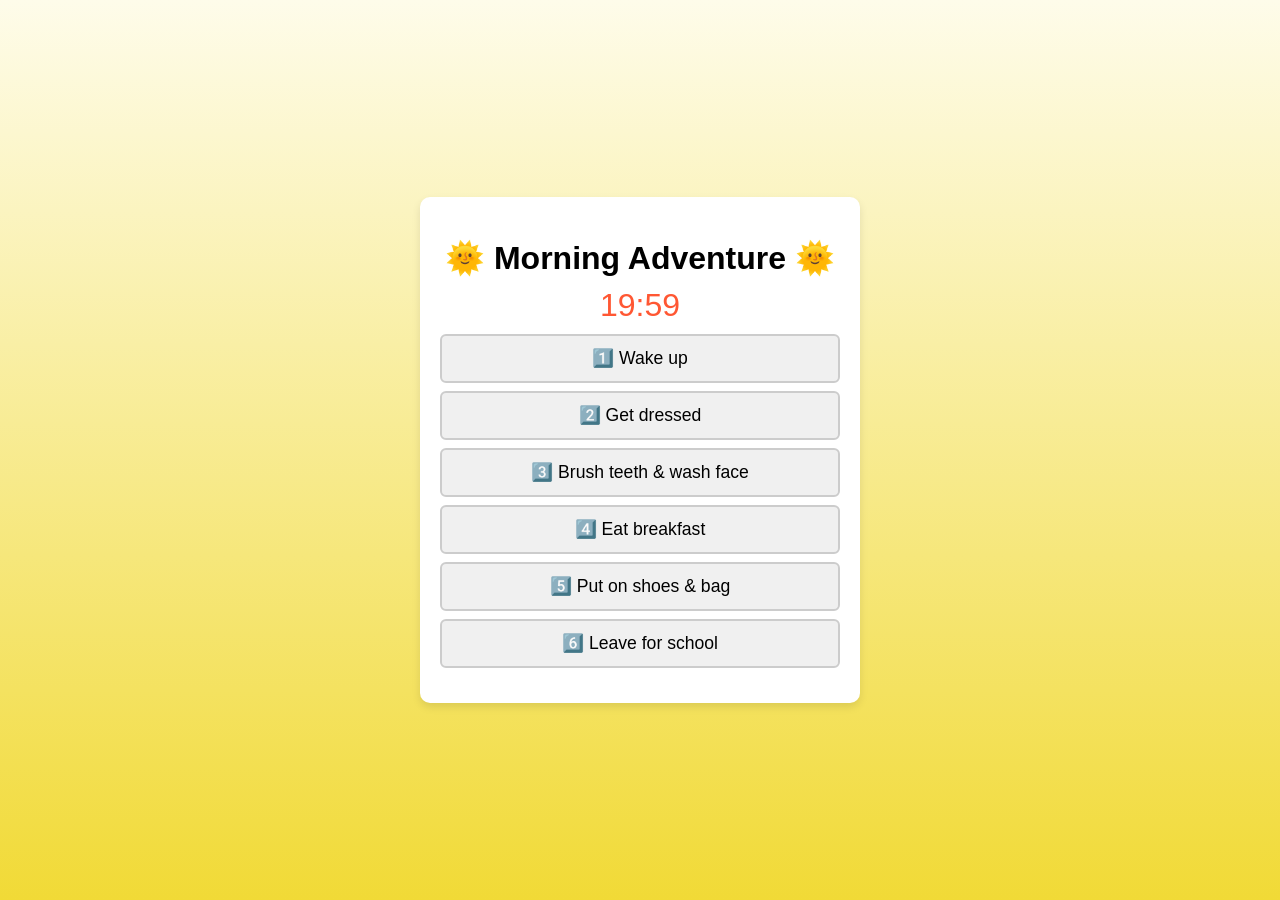
==== index.html @ 20147ffc "Add files via upload" ====
<!DOCTYPE html>
<html lang="en">
<head>
  <meta charset="UTF-8" />
  <meta name="viewport" content="width=device-width, initial-scale=1.0"/>
  <title>Morning Routine Adventure</title>
  <link rel="stylesheet" href="style.css" />
</head>
<body>
  <div class="container">
    <h1>🌞 Morning Adventure 🌞</h1>
    <div id="timer">20:00</div>
    <div id="tasks">
      <button class="task" data-task="Wake up">1️⃣ Wake up</button>
      <button class="task" data-task="Get dressed">2️⃣ Get dressed</button>
      <button class="task" data-task="Brush teeth & wash face">3️⃣ Brush teeth & wash face</button>
      <button class="task" data-task="Eat breakfast">4️⃣ Eat breakfast</button>
      <button class="task" data-task="Put on shoes & bag">5️⃣ Put on shoes & bag</button>
      <button class="task" data-task="Leave for school">6️⃣ Leave for school</button>
    </div>
    <div id="message"></div>
  </div>
  <script src="script.js"></script>
</body>
</html>
---- style.css ----
body {
  font-family: Arial, sans-serif;
  background: linear-gradient(to bottom, #fefcea, #f1da36);
  margin: 0;
  padding: 0;
  display: flex;
  justify-content: center;
  align-items: center;
  height: 100vh;
}

.container {
  text-align: center;
  background: white;
  padding: 20px;
  border-radius: 10px;
  box-shadow: 0 4px 8px rgba(0,0,0,0.1);
  max-width: 400px;
  width: 100%;
}

h1 {
  margin-bottom: 10px;
}

#timer {
  font-size: 2em;
  margin: 10px 0;
  color: #ff5733;
}

.task {
  display: block;
  width: 100%;
  margin: 8px 0;
  padding: 12px;
  font-size: 1.1em;
  background-color: #f0f0f0;
  border: 2px solid #ccc;
  border-radius: 6px;
  cursor: pointer;
  transition: all 0.3s ease;
}

.task.completed {
  background-color: #c8e6c9;
  border-color: #388e3c;
  text-decoration: line-through;
  color: #388e3c;
}

.task:hover {
  background-color: #ddd;
}

#message {
  font-size: 1.5em;
  margin-top: 15px;
  font-weight: bold;
}
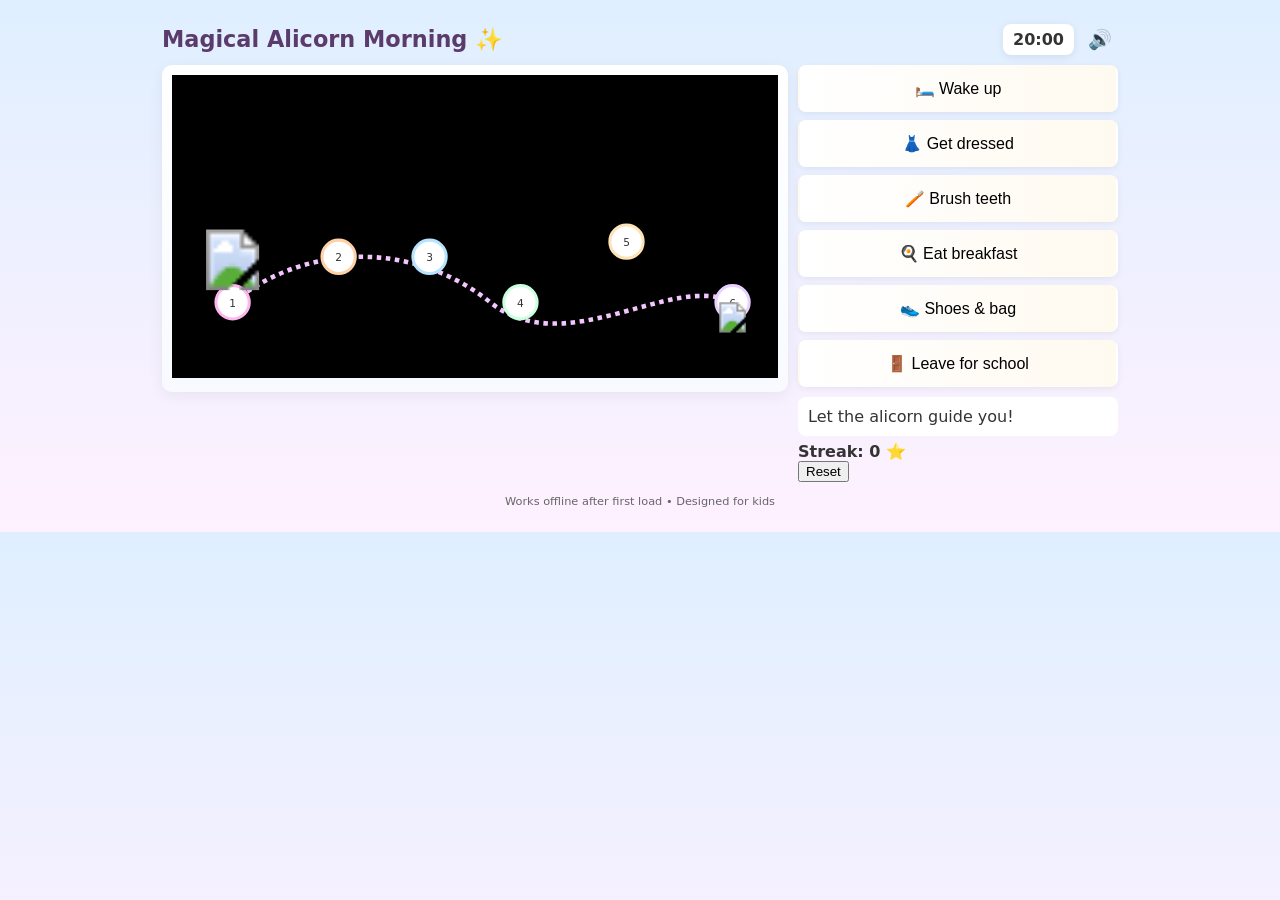
==== commit a18c36ab: "Add files via upload" ====
--- a/index.html
+++ b/index.html
@@ -1,25 +1,92 @@
-<!DOCTYPE html>
+<!doctype html>
 <html lang="en">
 <head>
-  <meta charset="UTF-8" />
-  <meta name="viewport" content="width=device-width, initial-scale=1.0"/>
-  <title>Morning Routine Adventure</title>
-  <link rel="stylesheet" href="style.css" />
+<meta charset="utf-8" />
+<meta name="viewport" content="width=device-width,initial-scale=1" />
+<title>Magical Alicorn Morning</title>
+<link rel="stylesheet" href="style.css" />
 </head>
 <body>
-  <div class="container">
-    <h1>🌞 Morning Adventure 🌞</h1>
-    <div id="timer">20:00</div>
-    <div id="tasks">
-      <button class="task" data-task="Wake up">1️⃣ Wake up</button>
-      <button class="task" data-task="Get dressed">2️⃣ Get dressed</button>
-      <button class="task" data-task="Brush teeth & wash face">3️⃣ Brush teeth & wash face</button>
-      <button class="task" data-task="Eat breakfast">4️⃣ Eat breakfast</button>
-      <button class="task" data-task="Put on shoes & bag">5️⃣ Put on shoes & bag</button>
-      <button class="task" data-task="Leave for school">6️⃣ Leave for school</button>
-    </div>
-    <div id="message"></div>
+  <div class="wrap">
+    <header>
+      <h1>Magical Alicorn Morning ✨</h1>
+      <div class="top-row">
+        <div id="timer">20:00</div>
+        <button id="mute" aria-label="mute">🔊</button>
+      </div>
+    </header>
+
+    <main>
+      <div class="game-area" id="gameArea">
+        <svg id="mapSVG" viewBox="0 0 800 400" preserveAspectRatio="xMidYMid meet">
+          <!-- Background sky -->
+          <rect width="800" height="400" fill="linearGradient"/>
+          <!-- Path -->
+          <path id="path" d="M80 300 C180 220 320 220 420 300 C520 380 660 260 740 300" fill="none" stroke="#f3c6ff" stroke-width="6" stroke-dasharray="6 6"/>
+          <!-- Checkpoints -->
+          <g id="checkpoints">
+            <g class="cp" data-index="0" transform="translate(80,300)">
+              <circle r="22" fill="#fff" stroke="#ffb6f0" stroke-width="4"></circle>
+              <text y="6" font-size="14" text-anchor="middle" fill="#333">1</text>
+            </g>
+            <g class="cp" data-index="1" transform="translate(220,240)">
+              <circle r="22" fill="#fff" stroke="#ffd1a6" stroke-width="4"></circle>
+              <text y="6" font-size="14" text-anchor="middle" fill="#333">2</text>
+            </g>
+            <g class="cp" data-index="2" transform="translate(340,240)">
+              <circle r="22" fill="#fff" stroke="#b6e3ff" stroke-width="4"></circle>
+              <text y="6" font-size="14" text-anchor="middle" fill="#333">3</text>
+            </g>
+            <g class="cp" data-index="3" transform="translate(460,300)">
+              <circle r="22" fill="#fff" stroke="#c8ffdf" stroke-width="4"></circle>
+              <text y="6" font-size="14" text-anchor="middle" fill="#333">4</text>
+            </g>
+            <g class="cp" data-index="4" transform="translate(600,220)">
+              <circle r="22" fill="#fff" stroke="#fce4b6" stroke-width="4"></circle>
+              <text y="6" font-size="14" text-anchor="middle" fill="#333">5</text>
+            </g>
+            <g class="cp" data-index="5" transform="translate(740,300)">
+              <circle r="22" fill="#fff" stroke="#e8d1ff" stroke-width="4"></circle>
+              <text y="6" font-size="14" text-anchor="middle" fill="#333">6</text>
+            </g>
+          </g>
+
+          <!-- Alicorn token -->
+          <g id="alicorn" transform="translate(80,260)">
+            <!-- small preview of embedded SVG via <image> could reference asset file -->
+            <image href="assets/alicorn.svg" x="-40" y="-56" width="80" height="80"></image>
+          </g>
+
+          <!-- Treasure chest area -->
+          <g id="treasure" transform="translate(740,320)">
+            <image href="assets/chest.svg" x="-30" y="-20" width="60" height="40"></image>
+          </g>
+        </svg>
+      </div>
+
+      <aside class="controls">
+        <div class="tasks">
+          <button class="taskBtn" data-index="0">🛏️ Wake up</button>
+          <button class="taskBtn" data-index="1">👗 Get dressed</button>
+          <button class="taskBtn" data-index="2">🪥 Brush teeth</button>
+          <button class="taskBtn" data-index="3">🍳 Eat breakfast</button>
+          <button class="taskBtn" data-index="4">👟 Shoes & bag</button>
+          <button class="taskBtn" data-index="5">🚪 Leave for school</button>
+        </div>
+
+        <div class="status">
+          <div id="message">Let the alicorn guide you!</div>
+          <div class="streak">Streak: <span id="streakCount">0</span> ⭐</div>
+          <button id="resetDay">Reset</button>
+        </div>
+      </aside>
+    </main>
+
+    <footer>
+      <small>Works offline after first load • Designed for kids</small>
+    </footer>
   </div>
-  <script src="script.js"></script>
+
+<script src="script.js"></script>
 </body>
 </html>
--- a/style.css
+++ b/style.css
@@ -1,60 +1,34 @@
-body {
-  font-family: Arial, sans-serif;
-  background: linear-gradient(to bottom, #fefcea, #f1da36);
-  margin: 0;
-  padding: 0;
-  display: flex;
-  justify-content: center;
-  align-items: center;
-  height: 100vh;
+:root{
+  --bg1: #fff4ff;
+  --accent: #ff9ad1;
+  --accent2: #9ad1ff;
+}
+*{box-sizing:border-box}
+body{
+  margin:0;font-family:Inter, system-ui, Arial; background: linear-gradient(180deg,#dfefff 0%, #fff1ff 100%);
+  color:#333;
+}
+.wrap{max-width:980px;margin:12px auto;padding:12px;}
+header{display:flex;align-items:center;justify-content:space-between}
+h1{font-size:1.4rem;margin:0;color:#5b3b6b}
+.top-row{display:flex;align-items:center;gap:8px}
+#timer{font-weight:700;background:#fff;padding:6px 10px;border-radius:8px;box-shadow:0 2px 8px rgba(0,0,0,0.08)}
+#mute{background:transparent;border:0;font-size:1.2rem}
+main{display:flex;gap:10px;margin-top:10px;align-items:flex-start}
+.game-area{flex:1;background:linear-gradient(180deg,#fff 0%, #f8faff 100%);padding:10px;border-radius:10px;box-shadow:0 4px 16px rgba(0,0,0,0.06)}
+.controls{width:320px;display:flex;flex-direction:column;gap:10px}
+.tasks{display:grid;grid-template-columns:1fr;gap:8px}
+.taskBtn{padding:12px;border-radius:8px;border:2px solid transparent;background:linear-gradient(90deg,#fff,#fffaf0);font-size:1rem;cursor:pointer;box-shadow:0 2px 6px rgba(0,0,0,0.06)}
+.taskBtn.done{background:linear-gradient(90deg,#eafff0,#d9fff0);border-color:#7bd389;color:#2c6b2e;text-decoration:line-through}
+#message{padding:10px;background:#fff;border-radius:8px;box-shadow:inset 0 1px 0 rgba(255,255,255,0.6)}
+.streak{margin-top:6px;font-weight:600}
+footer{margin-top:10px;text-align:center;color:#666;font-size:0.85rem}
+
+@media (max-width:900px){
+  main{flex-direction:column}
+  .controls{width:100%}
 }
 
-.container {
-  text-align: center;
-  background: white;
-  padding: 20px;
-  border-radius: 10px;
-  box-shadow: 0 4px 8px rgba(0,0,0,0.1);
-  max-width: 400px;
-  width: 100%;
-}
-
-h1 {
-  margin-bottom: 10px;
-}
-
-#timer {
-  font-size: 2em;
-  margin: 10px 0;
-  color: #ff5733;
-}
-
-.task {
-  display: block;
-  width: 100%;
-  margin: 8px 0;
-  padding: 12px;
-  font-size: 1.1em;
-  background-color: #f0f0f0;
-  border: 2px solid #ccc;
-  border-radius: 6px;
-  cursor: pointer;
-  transition: all 0.3s ease;
-}
-
-.task.completed {
-  background-color: #c8e6c9;
-  border-color: #388e3c;
-  text-decoration: line-through;
-  color: #388e3c;
-}
-
-.task:hover {
-  background-color: #ddd;
-}
-
-#message {
-  font-size: 1.5em;
-  margin-top: 15px;
-  font-weight: bold;
-}
+/* small animation */
+.alicorn-fly{transition:transform 0.8s cubic-bezier(.2,.9,.4,1);filter:drop-shadow(0 6px 8px rgba(100,80,120,0.12))}
+.sparkle{position:absolute;pointer-events:none}
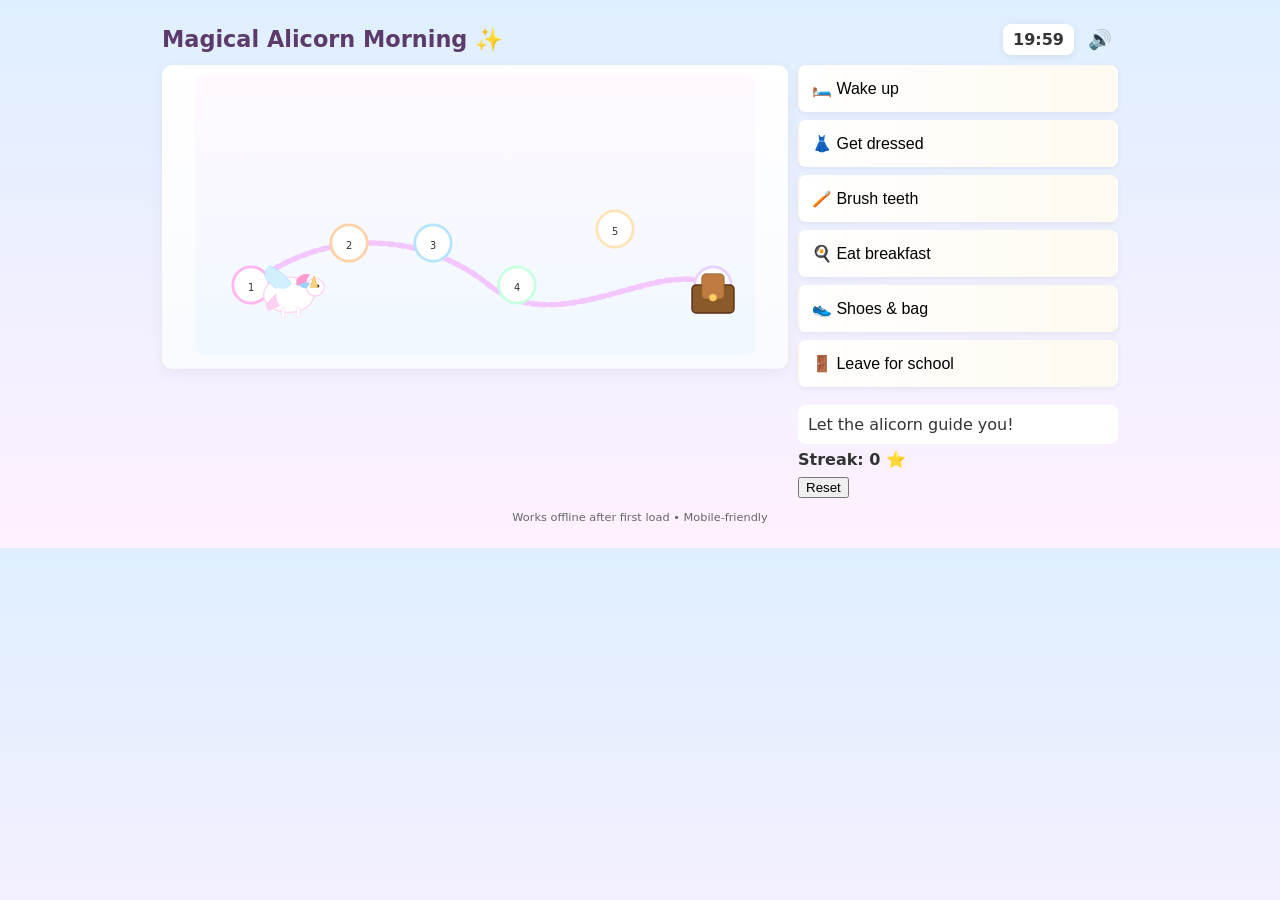
==== commit 03e10ad4: "Rename magical_alicorn_single.html to index.html" ====
--- a/index.html
+++ b/index.html
@@ -4,7 +4,48 @@
 <meta charset="utf-8" />
 <meta name="viewport" content="width=device-width,initial-scale=1" />
 <title>Magical Alicorn Morning</title>
-<link rel="stylesheet" href="style.css" />
+<style>
+:root{
+  --bg1: #fff4ff;
+  --accent: #ff9ad1;
+  --accent2: #9ad1ff;
+}
+*{box-sizing:border-box}
+body{
+  margin:0;font-family:system-ui, -apple-system, "Segoe UI", Roboto, "Helvetica Neue", Arial;
+  background: linear-gradient(180deg,#dfefff 0%, #fff1ff 100%);
+  color:#333;
+  -webkit-font-smoothing:antialiased;
+}
+.wrap{max-width:980px;margin:12px auto;padding:12px;}
+header{display:flex;align-items:center;justify-content:space-between}
+h1{font-size:1.4rem;margin:0;color:#5b3b6b}
+.top-row{display:flex;align-items:center;gap:8px}
+#timer{font-weight:700;background:#fff;padding:6px 10px;border-radius:8px;box-shadow:0 2px 8px rgba(0,0,0,0.08)}
+#mute{background:transparent;border:0;font-size:1.2rem;cursor:pointer}
+main{display:flex;gap:10px;margin-top:10px;align-items:flex-start}
+.game-area{flex:1;background:linear-gradient(180deg,#fff 0%, #f8faff 100%);padding:10px;border-radius:10px;box-shadow:0 4px 16px rgba(0,0,0,0.06);position:relative;overflow:hidden}
+.controls{width:320px;display:flex;flex-direction:column;gap:10px}
+.tasks{display:grid;grid-template-columns:1fr;gap:8px}
+.taskBtn{padding:12px;border-radius:8px;border:2px solid transparent;background:linear-gradient(90deg,#fff,#fffaf0);font-size:1rem;cursor:pointer;box-shadow:0 2px 6px rgba(0,0,0,0.06);text-align:left}
+.taskBtn.done{background:linear-gradient(90deg,#eafff0,#d9fff0);border-color:#7bd389;color:#2c6b2e;text-decoration:line-through}
+#message{padding:10px;background:#fff;border-radius:8px;box-shadow:inset 0 1px 0 rgba(255,255,255,0.6)}
+.streak{margin-top:6px;font-weight:600}
+footer{margin-top:10px;text-align:center;color:#666;font-size:0.85rem}
+
+@media (max-width:900px){
+  main{flex-direction:column}
+  .controls{width:100%}
+}
+
+/* alicorn movement */
+.alicorn-fly{transition:transform 0.9s cubic-bezier(.2,.9,.4,1);filter:drop-shadow(0 6px 8px rgba(100,80,120,0.12))}
+.sparkle{position:absolute;pointer-events:none;font-size:22px;opacity:0.95;transform:translate(-50%,-50%);animation:pop 700ms ease-out;}
+@keyframes pop{0%{transform:translate(-50%,-50%) scale(0.6);opacity:0}50%{transform:translate(-50%,-50%) scale(1.2);opacity:1}100%{transform:translate(-50%,-50%) scale(1);opacity:0}}
+
+/* confetti simple */
+.confetti{position:absolute;left:50%;top:30%;transform:translate(-50%,-50%);font-size:44px;pointer-events:none}
+</style>
 </head>
 <body>
   <div class="wrap">
@@ -18,48 +59,64 @@
 
     <main>
       <div class="game-area" id="gameArea">
-        <svg id="mapSVG" viewBox="0 0 800 400" preserveAspectRatio="xMidYMid meet">
-          <!-- Background sky -->
-          <rect width="800" height="400" fill="linearGradient"/>
-          <!-- Path -->
-          <path id="path" d="M80 300 C180 220 320 220 420 300 C520 380 660 260 740 300" fill="none" stroke="#f3c6ff" stroke-width="6" stroke-dasharray="6 6"/>
-          <!-- Checkpoints -->
+        <!-- Inline SVG map and alicorn -->
+        <svg id="mapSVG" viewBox="0 0 800 400" preserveAspectRatio="xMidYMid meet" style="width:100%;height:280px">
+          <defs>
+            <linearGradient id="skyGrad" x1="0" x2="0" y1="0" y2="1">
+              <stop offset="0" stop-color="#fff9ff"/>
+              <stop offset="1" stop-color="#f0f8ff"/>
+            </linearGradient>
+          </defs>
+          <rect width="800" height="400" fill="url(#skyGrad)" rx="12"></rect>
+          <path id="path" d="M80 300 C180 220 320 220 420 300 C520 380 660 260 740 300" fill="none" stroke="#f3c6ff" stroke-width="8" stroke-dasharray="8 6" stroke-linecap="round"/>
           <g id="checkpoints">
             <g class="cp" data-index="0" transform="translate(80,300)">
-              <circle r="22" fill="#fff" stroke="#ffb6f0" stroke-width="4"></circle>
-              <text y="6" font-size="14" text-anchor="middle" fill="#333">1</text>
+              <circle r="26" fill="#fff" stroke="#ffb6f0" stroke-width="4"></circle>
+              <text y="8" font-size="14" text-anchor="middle" fill="#333">1</text>
             </g>
             <g class="cp" data-index="1" transform="translate(220,240)">
-              <circle r="22" fill="#fff" stroke="#ffd1a6" stroke-width="4"></circle>
-              <text y="6" font-size="14" text-anchor="middle" fill="#333">2</text>
+              <circle r="26" fill="#fff" stroke="#ffd1a6" stroke-width="4"></circle>
+              <text y="8" font-size="14" text-anchor="middle" fill="#333">2</text>
             </g>
             <g class="cp" data-index="2" transform="translate(340,240)">
-              <circle r="22" fill="#fff" stroke="#b6e3ff" stroke-width="4"></circle>
-              <text y="6" font-size="14" text-anchor="middle" fill="#333">3</text>
+              <circle r="26" fill="#fff" stroke="#b6e3ff" stroke-width="4"></circle>
+              <text y="8" font-size="14" text-anchor="middle" fill="#333">3</text>
             </g>
             <g class="cp" data-index="3" transform="translate(460,300)">
-              <circle r="22" fill="#fff" stroke="#c8ffdf" stroke-width="4"></circle>
-              <text y="6" font-size="14" text-anchor="middle" fill="#333">4</text>
+              <circle r="26" fill="#fff" stroke="#c8ffdf" stroke-width="4"></circle>
+              <text y="8" font-size="14" text-anchor="middle" fill="#333">4</text>
             </g>
             <g class="cp" data-index="4" transform="translate(600,220)">
-              <circle r="22" fill="#fff" stroke="#fce4b6" stroke-width="4"></circle>
-              <text y="6" font-size="14" text-anchor="middle" fill="#333">5</text>
+              <circle r="26" fill="#fff" stroke="#fce4b6" stroke-width="4"></circle>
+              <text y="8" font-size="14" text-anchor="middle" fill="#333">5</text>
             </g>
             <g class="cp" data-index="5" transform="translate(740,300)">
-              <circle r="22" fill="#fff" stroke="#e8d1ff" stroke-width="4"></circle>
-              <text y="6" font-size="14" text-anchor="middle" fill="#333">6</text>
+              <circle r="26" fill="#fff" stroke="#e8d1ff" stroke-width="4"></circle>
+              <text y="8" font-size="14" text-anchor="middle" fill="#333">6</text>
             </g>
           </g>
 
-          <!-- Alicorn token -->
+          <!-- Alicorn token (inline SVG art) -->
           <g id="alicorn" transform="translate(80,260)">
-            <!-- small preview of embedded SVG via <image> could reference asset file -->
-            <image href="assets/alicorn.svg" x="-40" y="-56" width="80" height="80"></image>
+            <g id="alicornShape" transform="scale(0.9)">
+              <ellipse cx="60" cy="60" rx="40" ry="28" fill="#fff" stroke="#ffd1f0" stroke-width="2"/>
+              <circle cx="102" cy="48" r="14" fill="#fff" stroke="#ffd1f0" stroke-width="2"/>
+              <circle cx="106" cy="46" r="2.5" fill="#333"/>
+              <polygon points="100,30 106,48 94,48" fill="#ffd27a" stroke="#e6b04d" stroke-width="1"/>
+              <path d="M40 50 q-30 -20 -10 -36 q20 10 30 22 q10 10 -10 14" fill="#d1f0ff" stroke="#b0e0ff"/>
+              <path d="M72 36 q8 -12 22 -8 q-6 6 -6 12 q-12 8 -16 4" fill="#ff9ad1"/>
+              <path d="M76 44 q10 -6 18 -2 q-4 6 -8 8 q-8 -2 -10 -6" fill="#9ad1ff"/>
+              <path d="M30 68 q-12 10 -2 18 q10 -6 18 -8 q-6 -10 -6 -20" fill="#ffd1f0"/>
+              <rect x="48" y="80" width="6" height="16" rx="2" fill="#fff" stroke="#ffd1f0"/>
+              <rect x="72" y="80" width="6" height="16" rx="2" fill="#fff" stroke="#ffd1f0"/>
+            </g>
           </g>
 
-          <!-- Treasure chest area -->
+          <!-- treasure chest small -->
           <g id="treasure" transform="translate(740,320)">
-            <image href="assets/chest.svg" x="-30" y="-20" width="60" height="40"></image>
+            <rect x="-30" y="-20" width="60" height="40" rx="6" fill="#8b5a2b" stroke="#5a2f12" stroke-width="2"></rect>
+            <rect x="-16" y="-36" width="32" height="36" rx="6" fill="#c07b43" stroke="#8b5a2b"></rect>
+            <circle cx="0" cy="-2" r="5" fill="#ffd166" stroke="#ffb84d"></circle>
           </g>
         </svg>
       </div>
@@ -74,19 +131,170 @@
           <button class="taskBtn" data-index="5">🚪 Leave for school</button>
         </div>
 
-        <div class="status">
+        <div class="status" style="margin-top:8px">
           <div id="message">Let the alicorn guide you!</div>
           <div class="streak">Streak: <span id="streakCount">0</span> ⭐</div>
-          <button id="resetDay">Reset</button>
+          <div style="margin-top:8px"><button id="resetDay">Reset</button></div>
         </div>
       </aside>
     </main>
 
     <footer>
-      <small>Works offline after first load • Designed for kids</small>
+      <small>Works offline after first load • Mobile-friendly</small>
     </footer>
   </div>
 
-<script src="script.js"></script>
+<script>
+// Single-file Magical Alicorn Morning - embedded JS
+const TIME_DEFAULT = 20 * 60; // 20 minutes in seconds
+let timeLeft = TIME_DEFAULT;
+const timerEl = document.getElementById('timer');
+const taskBtns = Array.from(document.querySelectorAll('.taskBtn'));
+const alicorn = document.getElementById('alicorn');
+const checkpoints = Array.from(document.querySelectorAll('#checkpoints .cp'));
+const messageEl = document.getElementById('message');
+const streakEl = document.getElementById('streakCount');
+const muteBtn = document.getElementById('mute');
+const resetBtn = document.getElementById('resetDay');
+const gameArea = document.getElementById('gameArea');
+
+let completed = new Array(taskBtns.length).fill(false);
+let audioOn = true;
+
+// Load streak from localStorage
+let streak = Number(localStorage.getItem('alicorn_streak') || 0);
+streakEl.textContent = streak;
+
+// Helper: format time
+function formatTime(s){
+  const m = Math.floor(s/60);
+  const sec = s%60;
+  return `${m}:${sec<10?'0':''}${sec}`;
+}
+
+function updateTimerDisplay(){
+  timerEl.textContent = formatTime(timeLeft);
+  if (timeLeft <= 0){
+    clearInterval(timerInterval);
+    loseGame();
+  }
+}
+
+// Play simple tones via WebAudio
+const AudioCtx = window.AudioContext || window.webkitAudioContext;
+const audioCtx = AudioCtx ? new AudioCtx() : null;
+function playTone(freq,dur,vol=0.08){
+  if (!audioOn || !audioCtx) return;
+  const o = audioCtx.createOscillator();
+  const g = audioCtx.createGain();
+  o.type = 'sine';
+  o.frequency.value = freq;
+  g.gain.value = vol;
+  o.connect(g); g.connect(audioCtx.destination);
+  o.start();
+  o.stop(audioCtx.currentTime + dur);
+}
+
+// Move alicorn to checkpoint index
+function moveAlicornTo(index){
+  const cp = checkpoints[index];
+  if (!cp) return;
+  const transform = cp.getAttribute('transform'); // e.g., translate(x,y)
+  const match = transform.match(/translate\\(([^,]+),?\\s*([^)]+)\\)/);
+  if (!match) return;
+  const x = parseFloat(match[1]);
+  const y = parseFloat(match[2]) - 40; // lift up a bit
+  // animate via transform attribute
+  alicorn.setAttribute('transform', `translate(${x},${y})`);
+  alicorn.classList.add('alicorn-fly');
+  spawnSparklesInGame(x+20, y+10);
+  playTone(880,0.08,0.06);
+}
+
+// simple sparkle using DOM
+function spawnSparklesInGame(x,y){
+  const rect = gameArea.getBoundingClientRect();
+  const sx = rect.left + (x/800)*rect.width;
+  const sy = rect.top + (y/400)*rect.height;
+  const sp = document.createElement('div');
+  sp.className = 'sparkle';
+  sp.style.left = sx + 'px';
+  sp.style.top = sy + 'px';
+  sp.textContent = '✨';
+  document.body.appendChild(sp);
+  setTimeout(()=> sp.remove(),700);
+}
+
+// Task click handler
+taskBtns.forEach(btn => {
+  btn.addEventListener('click', ()=>{
+    const idx = Number(btn.dataset.index);
+    if (completed[idx]) return;
+    completed[idx] = true;
+    btn.classList.add('done');
+    moveAlicornTo(idx);
+    // check win
+    if (completed.every(Boolean)){
+      winGame();
+    } else {
+      const msgs = ['Great! Next!','Amazing!','Keep going!','Yay!'];
+      messageEl.textContent = msgs[Math.floor(Math.random()*msgs.length)];
+    }
+  });
+});
+
+// Win/Lose handlers
+function winGame(){
+  clearInterval(timerInterval);
+  messageEl.textContent = '🌈 You finished! Alicorn is proud!';
+  playTone(1100,0.2,0.12);
+  // increment streak and save
+  streak += 1;
+  localStorage.setItem('alicorn_streak', streak);
+  streakEl.textContent = streak;
+  // celebration: confetti simple
+  const conf = document.createElement('div');
+  conf.className = 'confetti';
+  conf.innerHTML = '🌈✨🎉';
+  gameArea.appendChild(conf);
+  setTimeout(()=> conf.remove(),2200);
+}
+
+function loseGame(){
+  messageEl.textContent = "⏰ Time is up — we'll try again tomorrow!";
+  playTone(220,0.5,0.06);
+  taskBtns.forEach((b,i)=> b.disabled = true);
+}
+
+// Timer countdown
+let timerInterval = setInterval(()=>{
+  timeLeft--;
+  updateTimerDisplay();
+},1000);
+updateTimerDisplay();
+
+// Mute toggle
+muteBtn.addEventListener('click', ()=>{
+  audioOn = !audioOn;
+  muteBtn.textContent = audioOn ? '🔊' : '🔇';
+  if (audioOn && audioCtx && audioCtx.state === 'suspended') audioCtx.resume();
+});
+
+// Reset day (for testing)
+resetBtn.addEventListener('click', ()=>{
+  completed = new Array(taskBtns.length).fill(false);
+  taskBtns.forEach(b=> { b.classList.remove('done'); b.disabled = false; });
+  timeLeft = TIME_DEFAULT;
+  clearInterval(timerInterval);
+  timerInterval = setInterval(()=>{ timeLeft--; updateTimerDisplay(); },1000);
+  updateTimerDisplay();
+  messageEl.textContent = "New day! Let's go on an adventure!";
+  // move to start
+  moveAlicornTo(0);
+});
+
+// place alicorn at start on load
+window.addEventListener('load', ()=> moveAlicornTo(0));
+</script>
 </body>
 </html>
